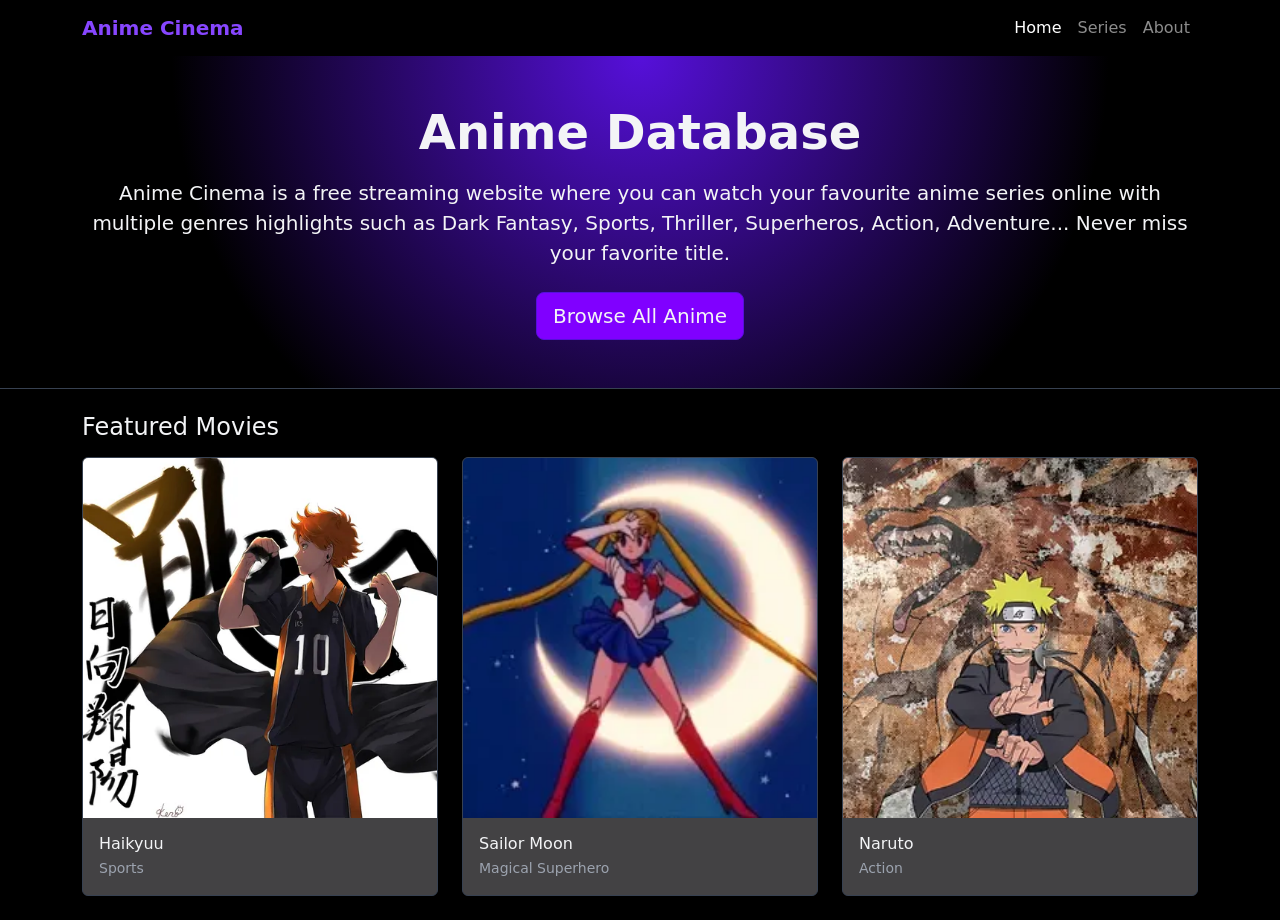
==== project/index.html @ 6b7c6824 "projekti" ====
<!DOCTYPE html>
<html lang="en">
<head>
  <meta charset="UTF-8" />
  <meta name="viewport" content="width=device-width, initial-scale=1.0" />
  <title>Anime Cinema</title>
  <link href="https://cdn.jsdelivr.net/npm/bootstrap@5.3.3/dist/css/bootstrap.min.css" rel="stylesheet" />
  <link rel="stylesheet" href="styles/style.css" />
</head>
<body>
  <nav class="navbar navbar-expand-lg navbar-dark movie-navbar">
    <div class="container">
      <a class="navbar-brand fw-bold" href="index.html" style="color:#8746ff">Anime Cinema</a>
      <button class="navbar-toggler" type="button" data-bs-toggle="collapse" data-bs-target="#mainMenu" aria-controls="#mainMenu" aria-expanded="false" aria-label="Toggle navigation">
        <span class="navbar-toggler-icon"></span>
      </button>
      <div class="collapse navbar-collapse" id="mainMenu">
        <ul class="navbar-nav ms-auto">
          <li class="nav-item"><a class="nav-link active" href="index.html">Home</a></li>
          <li class="nav-item"><a class="nav-link" href="movies.html">Series</a></li>
          <li class="nav-item"><a class="nav-link" href="about.html">About</a></li>
        </ul>
      </div>
    </div>
  </nav>

  <header class="hero py-5 text-center">
    <div class="container">
      <h1 class="display-5 fw-bold mb-3">Anime Database</h1>
      <p class="lead mb-4">Anime Cinema is a free streaming website where you can watch your favourite anime series online with multiple genres highlights such as Dark Fantasy, Sports, Thriller, Superheros, Action, Adventure... Never miss your favorite title.</p>
      <a href="movies.html" class="btn btn-warning btn-lg style">Browse All Anime</a>
    </div>
  </header>

  <main class="container py-4">
    <h2 class="h4 mb-3">Featured Movies</h2>
    <div class="row g-4">
      <div class="col-md-6 col-lg-4"><a href="details/haikyuu.html" class="text-decoration-none"><div class="card movie-card h-100"><img src="images/1haikyuu.webp" class="card-img-top" alt="Haikyuu poster" /><div class="card-body"><h3 class="h6 mb-1">Haikyuu</h3><p class="small text-muted mb-0">Sports</p></div></div></a></div>
      <div class="col-md-6 col-lg-4"><a href="details/sailor-moon.html" class="text-decoration-none"><div class="card movie-card h-100"><img src="images/1samoon.webp" class="card-img-top" alt="Sailor Moon poster" /><div class="card-body"><h3 class="h6 mb-1">Sailor Moon</h3><p class="small text-muted mb-0">Magical Superhero</p></div></div></a></div>
      <div class="col-md-6 col-lg-4"><a href="details/naruto.html" class="text-decoration-none"><div class="card movie-card h-100"><img src="images/naruto poster.webp" class="card-img-top" alt="Naruto poster" /><div class="card-body"><h3 class="h6 mb-1">Naruto</h3><p class="small text-muted mb-0">Action</p></div></div></a></div>
    </div>
  </main>

  <script src="https://cdn.jsdelivr.net/npm/bootstrap@5.3.3/dist/js/bootstrap.bundle.min.js"></script>
</body>
</html>
---- project/styles/style.css ----
:root {
  --bg-dark: #000000;
  --bg-card: #434244;
  --text-light: #f3f4f6;
  --muted: #9ca3af;
}

body {
  background-color: var(--bg-dark);
  color: var(--text-light);
}

.movie-navbar {
  background: linear-gradient(90deg, #000000, #000000);
}

.hero {
  background: radial-gradient(circle at top, #5610da 0%, #000000 65%);
  border-bottom: 1px solid #374151;
}

.movie-card,
.movie-detail {
  background-color: var(--bg-card);
  border: 1px solid #374151;
  color: var(--text-light);
}

.movie-card {
  transition: transform 0.2s ease, box-shadow 0.2s ease;
}

.movie-card:hover {
  transform: translateY(-4px);
  box-shadow: 0 10px 20px rgba(0, 0, 0, 0.3);
}

.card-img-top {
  height: 360px;
  object-fit: cover;
}

.detail-cover {
  height: 100%;
  min-height: 320px;
  object-fit: cover;
}

.text-muted {
  color: var(--muted) !important;
}

.list-group-item {
  background-color: #000000;
  color: var(--text-light);
  border-color: #374151;
}

.style {
  background-color:#8000ff;
  border-color:#5610da;
  color:#f3f4f6;
}

.edit{
  background-color: #5863ff;
  border-color:#5863ff;
}

.remove{
  background-color:#6924ca;
  border-color:#6924ca;
}

.edit:hover {
  background-color:#6924ca;
  border-color:#6924ca;
}
.remove:hover {
  background-color: #5863ff;
  border-color:#5863ff;
}

.btnstyle{
  background-color:#2a9bfe;
  border-color: #0c5ba0;
}

.btnstyle:hover {
  background-color: #434244;
  border-color:#f3f4f6;
  color:#f3f4f6;
}

.bgcol {
  background-color:#5a85cb;
}
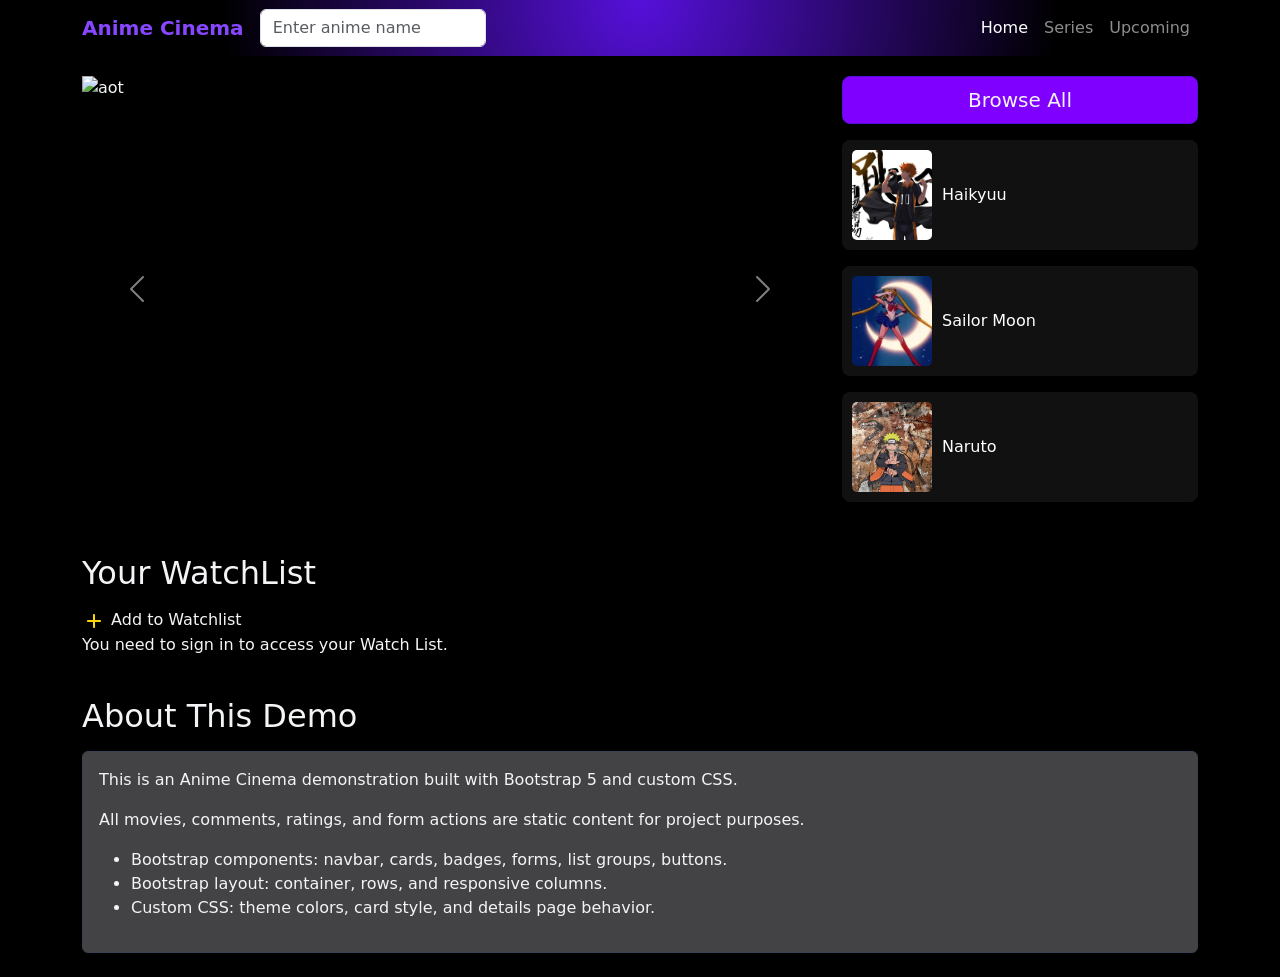
==== commit c2c61664: "projekti" ====
--- a/project/index.html
+++ b/project/index.html
@@ -9,35 +9,121 @@
 </head>
 <body>
   <nav class="navbar navbar-expand-lg navbar-dark movie-navbar">
-    <div class="container">
-      <a class="navbar-brand fw-bold" href="index.html" style="color:#8746ff">Anime Cinema</a>
-      <button class="navbar-toggler" type="button" data-bs-toggle="collapse" data-bs-target="#mainMenu" aria-controls="#mainMenu" aria-expanded="false" aria-label="Toggle navigation">
-        <span class="navbar-toggler-icon"></span>
-      </button>
-      <div class="collapse navbar-collapse" id="mainMenu">
-        <ul class="navbar-nav ms-auto">
-          <li class="nav-item"><a class="nav-link active" href="index.html">Home</a></li>
-          <li class="nav-item"><a class="nav-link" href="movies.html">Series</a></li>
-          <li class="nav-item"><a class="nav-link" href="about.html">About</a></li>
-        </ul>
+  <div class="container">
+    <a class="navbar-brand fw-bold" href="index.html" style="color:#8746ff">Anime Cinema</a>
+    <button class="navbar-toggler" type="button" data-bs-toggle="collapse" data-bs-target="#mainMenu" aria-controls="#mainMenu" aria-expanded="false" aria-label="Toggle navigation">
+      <span class="navbar-toggler-icon"></span>
+    </button> 
+    <div id="search">
+      <div class="search-content">
+        <form action="/search" autocomplete="off">
+          <input type="text" class="form-control search-input" name="keyword" placeholder="Enter anime name">
+        </form>
+        <div class="nav search-result-pop" id="search-suggest" style="display: none;">
+          <div class="loading-relative" id="search-loading" style="display: none;">
+            <div class="loading">
+              <div class="span1"></div>
+              <div class="span2"></div>
+              <div class="span3"></div>
+            </div>
+          </div>
+        </div>
       </div>
+    </div>
+    <div class="collapse navbar-collapse" id="mainMenu">
+      <ul class="navbar-nav ms-auto">
+        <li class="nav-item"><a class="nav-link active" href="index.html">Home</a></li>
+        <li class="nav-item"><a class="nav-link" href="movies.html">Series</a></li>
+        <li class="nav-item"><a class="nav-link" href="upcoming.html">Upcoming</a></li>
+      </ul>
+    </div>
     </div>
   </nav>
 
-  <header class="hero py-5 text-center">
-    <div class="container">
-      <h1 class="display-5 fw-bold mb-3">Anime Database</h1>
-      <p class="lead mb-4">Anime Cinema is a free streaming website where you can watch your favourite anime series online with multiple genres highlights such as Dark Fantasy, Sports, Thriller, Superheros, Action, Adventure... Never miss your favorite title.</p>
-      <a href="movies.html" class="btn btn-warning btn-lg style">Browse All Anime</a>
+ <header class="hero">
+  <div class="container">
+    <div class="row">
+      <div class="col-12 col-lg-8">
+        <div id="carouselInterval" class="carousel slide" data-bs-ride="carousel">
+          <div class="carousel-inner">
+            <div class="carousel-item active">
+              <img src="https://wallpapers.com/images/featured/death-note-htruruirspqq0zot.jpg" class="d-block w-100" alt="aot">
+            </div>
+
+            <div class="carousel-item">
+              <img src="https://wallpapers.com/images/hd/one-piece-characters-1920-x-1080-wallpaper-ldid9ztdwiilrqn3.jpg" class="d-block w-100" alt="jjk">
+            </div>
+
+            <div class="carousel-item">
+              <img src="https://wallpapercave.com/wp/wp1810355.jpg" class="d-block w-100" alt="dn">
+            </div>
+          </div>
+
+          <button class="carousel-control-prev" type="button" data-bs-target="#carouselInterval" data-bs-slide="prev">
+            <span class="carousel-control-prev-icon"></span>
+          </button>
+
+          <button class="carousel-control-next" type="button" data-bs-target="#carouselInterval" data-bs-slide="next">
+            <span class="carousel-control-next-icon"></span>
+          </button>
+
+        </div>
+      </div>
+
+      <div class="col-12 col-lg-4 d-flex flex-column gap-3">
+        <a href="movies.html" class="btn btn-warning btn-lg style">Browse All</a>
+        <a href="details/haikyuu.html" class="text-decoration-none">
+        <div class="side-item">
+          <img src="images/1haikyuu.webp" alt="haikyuu">
+          <h6>Haikyuu</h6>
+        </div>
+      </a>
+
+      <a href="details/sailor-moon.html" class="text-decoration-none">
+        <div class="side-item">
+          <img src="images/1samoon.webp" alt="sailor moon">
+          <h6>Sailor Moon</h6>
+        </div>
+      </a>
+
+      <a href="details/naruto.html" class="text-decoration-none">
+        <div class="side-item">
+          <img src="images/naruto poster.webp" alt="naruto">
+          <h6>Naruto</h6>
+        </div>
+      </a>
+      </div>
     </div>
-  </header>
+  </div>
+</header>
 
   <main class="container py-4">
-    <h2 class="h4 mb-3">Featured Movies</h2>
-    <div class="row g-4">
-      <div class="col-md-6 col-lg-4"><a href="details/haikyuu.html" class="text-decoration-none"><div class="card movie-card h-100"><img src="images/1haikyuu.webp" class="card-img-top" alt="Haikyuu poster" /><div class="card-body"><h3 class="h6 mb-1">Haikyuu</h3><p class="small text-muted mb-0">Sports</p></div></div></a></div>
-      <div class="col-md-6 col-lg-4"><a href="details/sailor-moon.html" class="text-decoration-none"><div class="card movie-card h-100"><img src="images/1samoon.webp" class="card-img-top" alt="Sailor Moon poster" /><div class="card-body"><h3 class="h6 mb-1">Sailor Moon</h3><p class="small text-muted mb-0">Magical Superhero</p></div></div></a></div>
-      <div class="col-md-6 col-lg-4"><a href="details/naruto.html" class="text-decoration-none"><div class="card movie-card h-100"><img src="images/naruto poster.webp" class="card-img-top" alt="Naruto poster" /><div class="card-body"><h3 class="h6 mb-1">Naruto</h3><p class="small text-muted mb-0">Action</p></div></div></a></div>
+    
+    <br>
+    <h2 class="mb-3">Your WatchList</h2>
+
+  
+<div class="watchlist">
+  
+  <svg xmlns="http://www.w3.org/2000/svg" width="24" height="24" fill="gold" viewBox="0 0 24 24">
+    <path d="M18 13h-5v5c0 .55-.45 1-1 1s-1-.45-1-1v-5H6c-.55 0-1-.45-1-1s.45-1 1-1h5V6c0-.55.45-1 1-1s1 .45 1 1v5h5c.55 0 1 .45 1 1s-.45 1-1 1z"/>
+  </svg>
+  <span>Add to Watchlist</span>
+  <p> You need to sign in to access your Watch List.</p>
+</div>
+
+    <br>
+    <h2 class="mb-3">About This Demo</h2>
+    <div class="card movie-detail">
+      <div class="card-body">
+        <p>This is an Anime Cinema demonstration built with Bootstrap 5 and custom CSS.</p>
+        <p>All movies, comments, ratings, and form actions are static content for project purposes.</p>
+        <ul>
+          <li>Bootstrap components: navbar, cards, badges, forms, list groups, buttons.</li>
+          <li>Bootstrap layout: container, rows, and responsive columns.</li>
+          <li>Custom CSS: theme colors, card style, and details page behavior.</li>
+        </ul>
+      </div>
     </div>
   </main>
 
--- a/project/styles/style.css
+++ b/project/styles/style.css
@@ -11,12 +11,63 @@
 }
 
 .movie-navbar {
-  background: linear-gradient(90deg, #000000, #000000);
-}
+  background: radial-gradient(circle at top, #5610da 0%, #000000 65%);
+}
+
 
 .hero {
-  background: radial-gradient(circle at top, #5610da 0%, #000000 65%);
-  border-bottom: 1px solid #374151;
+  height: 450px;          
+  overflow: hidden;
+  padding: 20px 0;
+}
+
+
+.hero .carousel,
+.hero .carousel-inner,
+.hero .carousel-item {
+  height: 100%;
+}
+
+
+.hero .carousel-item img {
+  width: 100%;
+  height: 100%;
+  object-fit: cover;
+}
+
+
+.hero .col-lg-4 {
+  height: 100%;
+  display: flex;
+  flex-direction: column;
+  gap: 15px;
+}
+
+
+.side-item {
+  flex: 1; 
+  display: flex;
+  align-items: stretch;
+  gap: 10px;
+  background: #111;
+  padding: 10px;
+  border-radius: 8px;
+}
+
+
+.side-item img {
+  width: 80px;
+  height: 90px;
+  object-fit: cover;
+  border-radius: 5px;
+}
+
+
+.side-item h6 {
+  margin: 0;
+  color: white;
+  display: flex;
+  align-items: center;
 }
 
 .movie-card,
@@ -26,6 +77,32 @@
   color: var(--text-light);
 }
 
+.star-rating {
+  direction: rtl; 
+  display: inline-flex;
+}
+
+.star-rating input {
+  display: none; 
+}
+
+.star-rating label {
+  font-size: 2rem;
+  color: #ccc;
+  cursor: pointer;
+  transition: color 0.2s;
+}
+
+
+.star-rating input:checked ~ label {
+  color: gold;
+}
+
+.star-rating label:hover,
+.star-rating label:hover ~ label {
+  color: gold;
+}
+
 .movie-card {
   transition: transform 0.2s ease, box-shadow 0.2s ease;
 }
@@ -44,6 +121,16 @@
   height: 100%;
   min-height: 320px;
   object-fit: cover;
+}
+.gif {
+  height: 150px;
+  width: 150px
+}
+
+.cast {
+  height: 120px;
+  width: 120px;
+  border-radius: 60%;
 }
 
 .text-muted {
@@ -94,4 +181,98 @@
 
 .bgcol {
   background-color:#5a85cb;
-}+}
+
+.upcoming {
+  display: flex;
+  align-items: center;
+  justify-content: space-between;
+  gap: 10px;
+  background: linear-gradient(60deg, #000000 0%, #000000 30%, #5610da 100%);
+  padding: 10px;
+  border-radius: 8px;
+  position: relative;
+}
+.upcoming-left {
+  display: flex;
+  align-items: center;
+  gap: 10px;   /
+}
+
+.upcoming img {
+  width: 80px;
+  height: 90px;
+  object-fit: cover;
+  border-radius: 5px;
+}
+
+/*.upcoming {
+  margin: 0;
+  color: white;
+  display: flex;
+  align-items: center;
+  position: relative;
+  
+} 
+*/
+.upcoming-text p {
+  font-size: 0.95rem;
+  margin-bottom: 2px;
+  color:rgba(251, 224, 224, 0.492);
+  margin: 0;
+}
+
+.upcoming-text strong {
+  display: block;
+  font-size: 1.1rem;    
+  margin-bottom: 8px;   
+}
+
+.upcoming-text {
+  display: flex;
+  flex-direction: column;
+  justify-content: center;
+}
+
+.episode-box {
+  background-color: #111;
+  color: #fff;
+  padding: 8px;
+  text-align: center;
+  border-radius: 4px;
+  border: 1px solid #444;
+  font-size: 0.9rem;
+  cursor: pointer;
+  transition: background 0.2s;
+}
+
+.episode-box:hover {
+  background-color: #333;
+}
+.episode-arrow {
+  font-size: 1.5rem;   
+  color: #fff;         
+  cursor: pointer;     
+  user-select: none;  
+  transition: color 0.2s;
+}
+
+.episode-arrow:hover {
+  color: gold;         
+}
+
+.filter-box {
+  background: #111;
+  color: #fff;
+  border-radius: 8px;
+}
+.filter-box h5 {
+  margin-bottom: 1rem;
+}
+.filter-box ul li {
+  margin-bottom: 0.5rem;
+  cursor: pointer;
+}
+.filter-box ul li:hover {
+  color: gold;
+}
